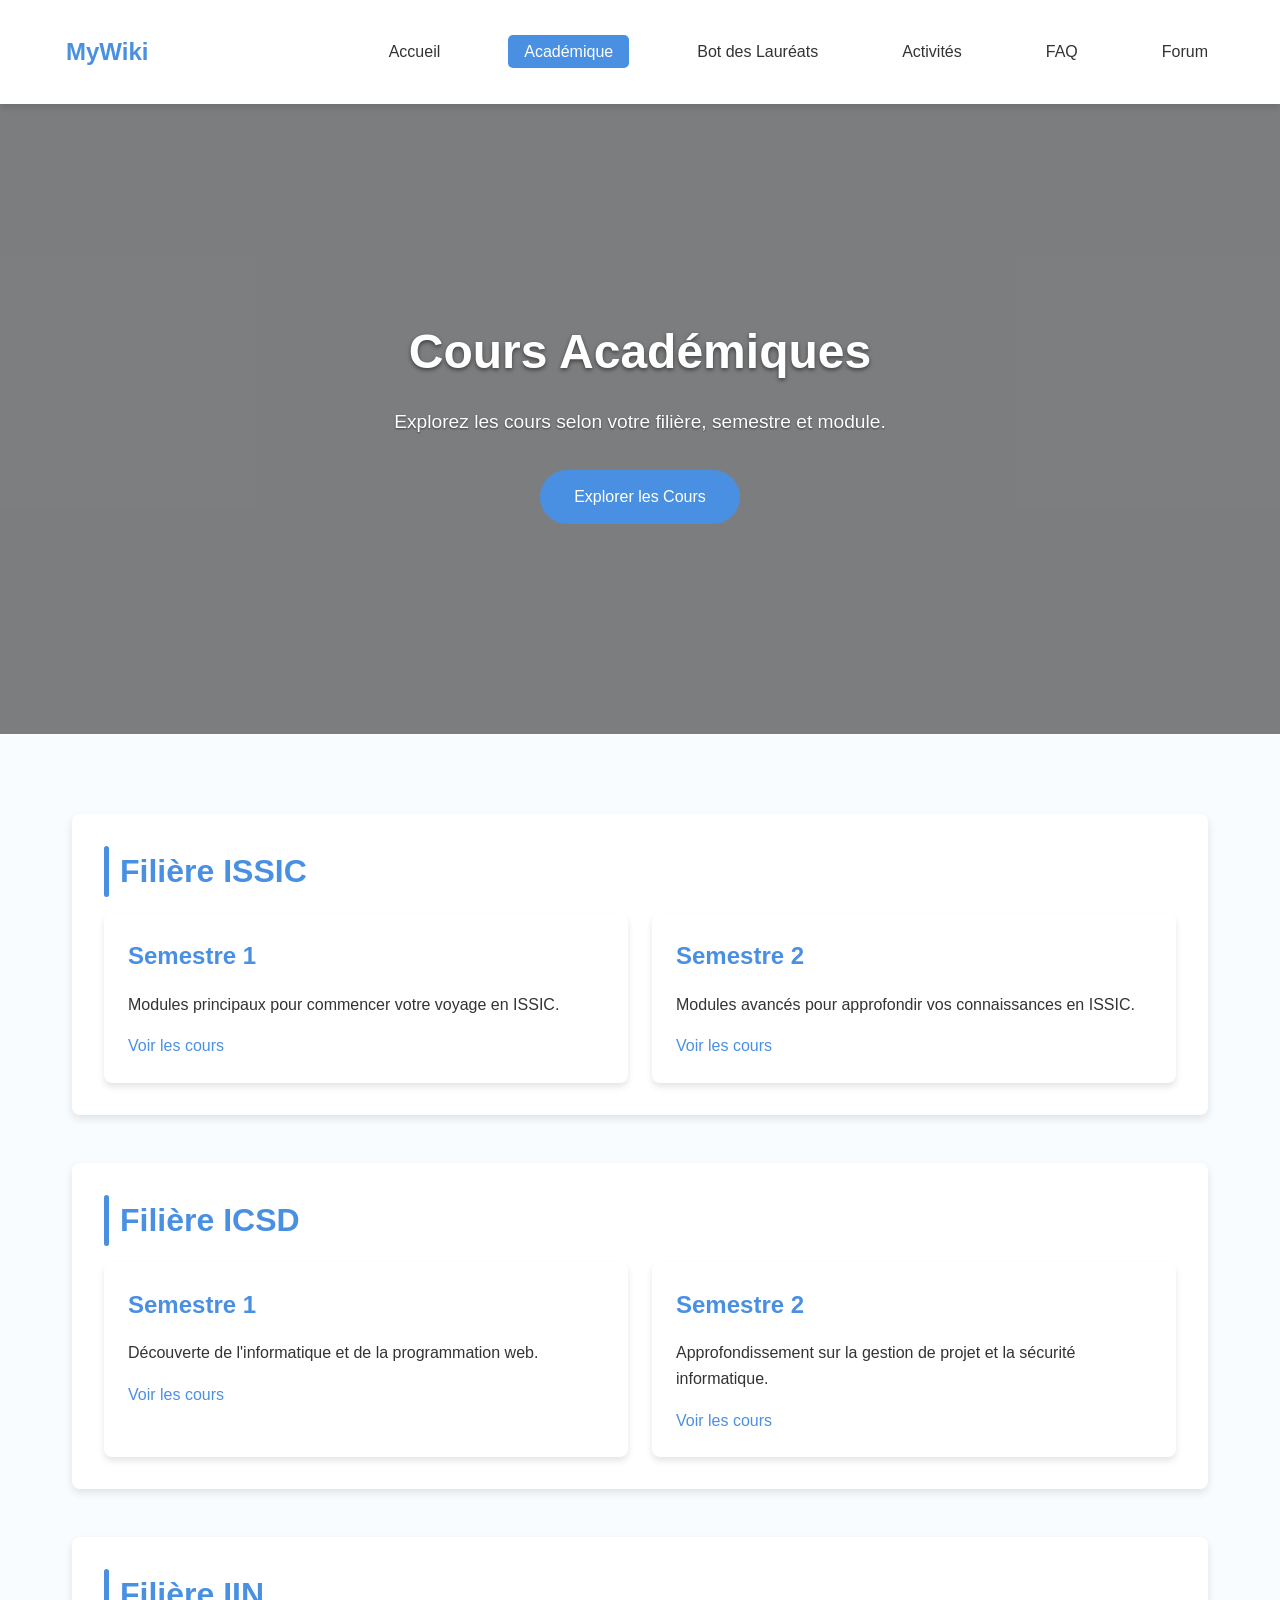
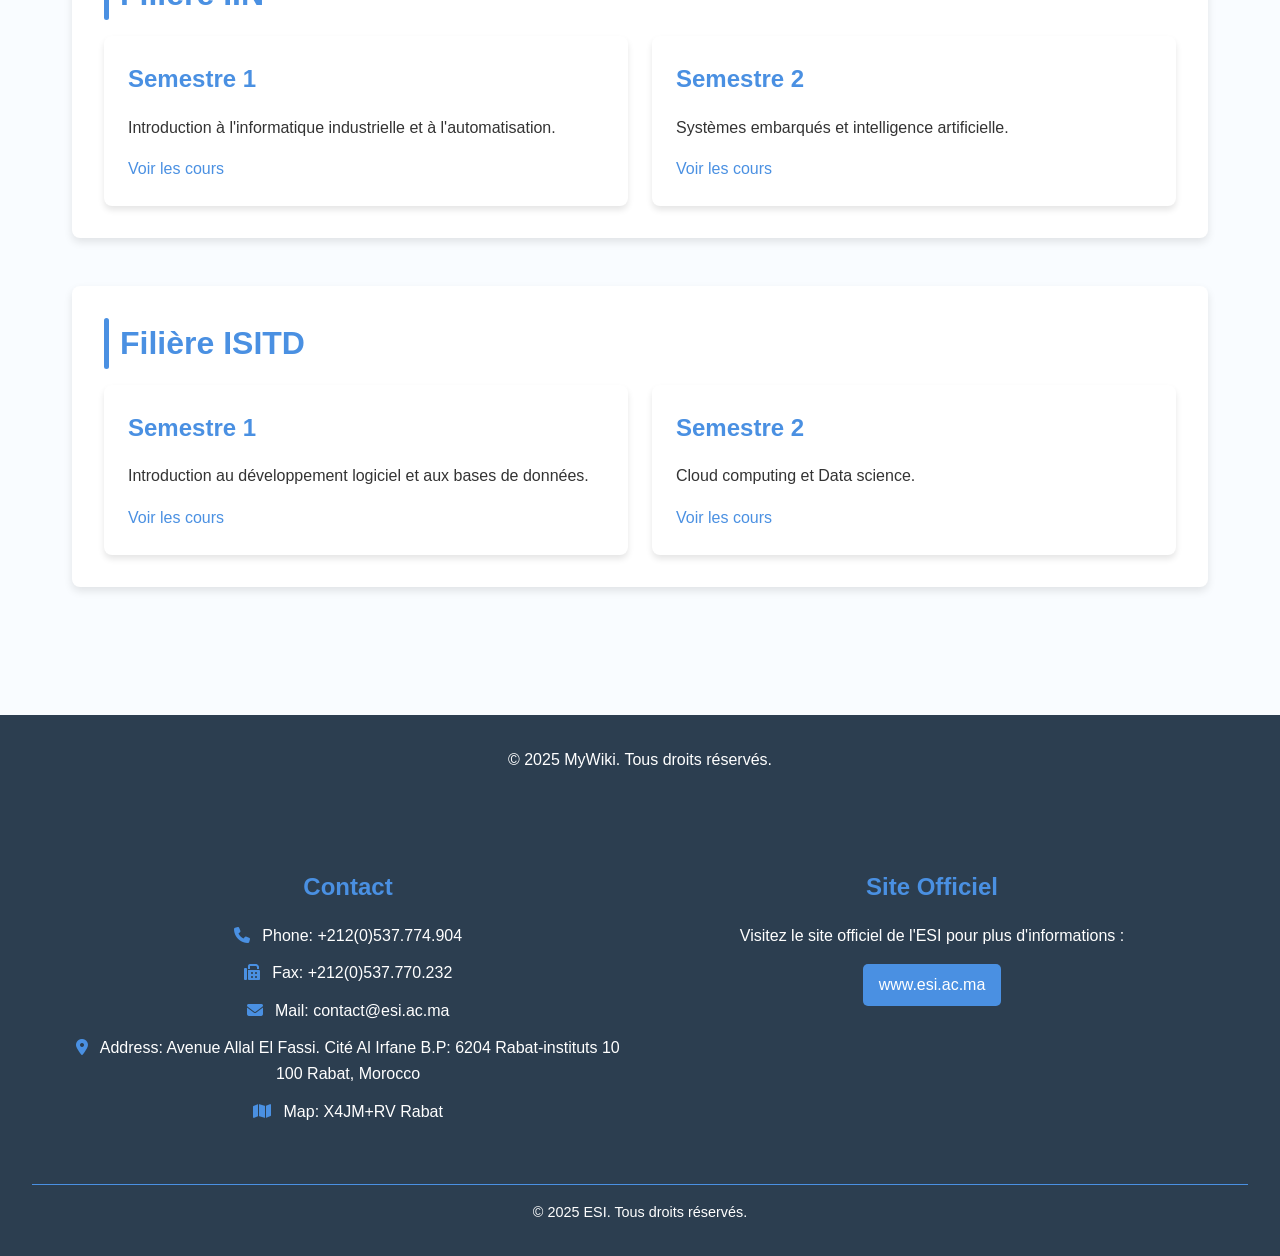
==== Academic.html @ e892a9e1 "Initial commit" ====
<!DOCTYPE html>
<html lang="fr">
<head>
    <meta charset="UTF-8">
    <meta name="viewport" content="width=device-width, initial-scale=1.0">
    <title>Académique - MyWiki</title>
    <link rel="stylesheet" href="https://cdnjs.cloudflare.com/ajax/libs/font-awesome/6.4.0/css/all.min.css">
    <link rel="stylesheet" href="style.css">
</head>
<body>
    <header>
        <div class="nav-container">
            <div class="logo">
                <img src="C:\Users\sdour\Desktop\mywiki\esi-logo-v.jpg" alt="">
                <span class="logo-text">MyWiki</span>
            </div>
            <button class="nav-toggle" aria-label="Toggle navigation">
                <i class="fas fa-bars"></i>
            </button>
            <nav>
                <ul class="nav-menu">
                    <li><a href="index.html">Accueil</a></li>
                    <li><a href="Academic.html" class="active">Académique</a></li>
                    <li><a href="laureates.html">Bot des Lauréats</a></li>
                    <li><a href="activities.html">Activités</a></li>
                    <li><a href="faq.html">FAQ</a></li>
                    <li><a href="for.html">Forum</a></li>
                </ul>
            </nav>
        </div>
    </header>

    <section class="hero">
        <div class="hero-content">
            <h1>Cours Académiques</h1>
            <p>Explorez les cours selon votre filière, semestre et module.</p>
            <a href="#courses" class="btn">Explorer les Cours</a>
        </div>
    </section>

    <main class="courses" id="courses">
        <!-- ISSIC -->
        <div class="course-category">
            <h2>Filière ISSIC</h2>
            <div class="course-card">
                <div class="card">
                    <h3>Semestre 1</h3>
                    <p>Modules principaux pour commencer votre voyage en ISSIC.</p>
                    <a href="https://drive.google.com/drive/folders/1qFXZPEVXIKbER_0aRXz8v_bsrr2UZqQ-">Voir les cours</a>
                </div>
                <div class="card">
                    <h3>Semestre 2</h3>
                    <p>Modules avancés pour approfondir vos connaissances en ISSIC.</p>
                    <a href="https://drive.google.com/drive/folders/15gn__tOlxPRHbLdLVU-jS5B7yxw0SS7F">Voir les cours</a>
                </div>
            </div>
        </div>

        <!-- ICSD -->
        <div class="course-category">
            <h2>Filière ICSD</h2>
            <div class="course-card">
                <div class="card">
                    <h3>Semestre 1</h3>
                    <p>Découverte de l'informatique et de la programmation web.</p>
                    <a href="https://drive.google.com/drive/folders/1s6WzmSmZupyTijVJXxNJ2evNexHmldBE">Voir les cours</a>
                </div>
                <div class="card">
                    <h3>Semestre 2</h3>
                    <p>Approfondissement sur la gestion de projet et la sécurité informatique.</p>
                    <a href="https://drive.google.com/drive/folders/1TkcKIJuG4mnC7v-Xj2XSHLtfABXpEs6j">Voir les cours</a>
                </div>
            </div>
        </div>

        <!-- IIN -->
        <div class="course-category">
            <h2>Filière IIN</h2>
            <div class="course-card">
                <div class="card">
                    <h3>Semestre 1</h3>
                    <p>Introduction à l'informatique industrielle et à l'automatisation.</p>
                    <a href="https://drive.google.com/drive/folders/1Z6rM5CBs_etFk5b3AyancgFVt_x0r0oN">Voir les cours</a>
                </div>
                <div class="card">
                    <h3>Semestre 2</h3>
                    <p>Systèmes embarqués et intelligence artificielle.</p>
                    <a href="https://drive.google.com/drive/folders/16-Ac1yx-KBajKMeBfNjzgofdfQge3hM6">Voir les cours</a>
                </div>
            </div>
        </div>

        <!-- ESITD -->
        <div class="course-category">
            <h2>Filière ISITD</h2>
            <div class="course-card">
                <div class="card">
                    <h3>Semestre 1</h3>
                    <p>Introduction au développement logiciel et aux bases de données.</p>
                    <a href="https://drive.google.com/drive/folders/1Z6rM5CBs_etFk5b3AyancgFVt_x0r0oN">Voir les cours</a>
                </div>
                <div class="card">
                    <h3>Semestre 2</h3>
                    <p>Cloud computing et Data science.</p>
                    <a href="https://drive.google.com/drive/folders/16-Ac1yx-KBajKMeBfNjzgofdfQge3hM6">Voir les cours</a>
                </div>
            </div>
        </div>
    </main>

    <footer>
        <p>&copy; 2025 MyWiki. Tous droits réservés.</p>
    </footer>

    <script>
        // Navigation mobile
        document.querySelector('.nav-toggle').addEventListener('click', () => {
            document.querySelector('.nav-menu').classList.toggle('active');
        });
    </script>
</body>
<footer>
    <div class="footer-container">
        <div class="footer-section">
            <h3>Contact</h3>
            <ul>
                <li><i class="fas fa-phone"></i> Phone: +212(0)537.774.904</li>
                <li><i class="fas fa-fax"></i> Fax: +212(0)537.770.232</li>
                <li><i class="fas fa-envelope"></i> Mail: <a href="mailto:contact@esi.ac.ma">contact@esi.ac.ma</a></li>
                <li><i class="fas fa-map-marker-alt"></i> Address: Avenue Allal El Fassi. Cité Al Irfane B.P: 6204 Rabat-instituts 10 100 Rabat, Morocco</li>
                <li><i class="fas fa-map"></i> Map: <a href="https://www.google.com/maps/place/X4JM%2BRV+Rabat" target="_blank">X4JM+RV Rabat</a></li>
            </ul>
        </div>
        <div class="footer-section">
            <h3>Site Officiel</h3>
            <p>Visitez le site officiel de l'ESI pour plus d'informations :</p>
            <a href="http://www.esi.ac.ma/" target="_blank" class="footer-link">www.esi.ac.ma</a>
        </div>
    </div>
    <div class="footer-bottom">
        <p>&copy; 2025 ESI. Tous droits réservés.</p>
    </div>
</footer>
</html>
---- style.css ----
:root {
    --primary-color: #4a90e2;
    --secondary-color: #f5f9fe;
    --accent-color: #2c3e50;
    --text-color: #333;
    --light-blue: #e5f1ff;
    --footer-bg: #2c3e50;
    --shadow: 0 4px 6px rgba(0, 0, 0, 0.1);
    --hover-color: #3a7bc8;
    --card-background: #fff;
}

* {
    margin: 0;
    padding: 0;
    box-sizing: border-box;
    font-family: 'Segoe UI', Tahoma, Geneva, Verdana, sans-serif;
}

body {
    background-color: #f9fcff;
    color: var(--text-color);
    line-height: 1.6;
}

/* Header et Navigation */
header {
    background-color: white;
    box-shadow: var(--shadow);
    position: sticky;
    top: 0;
    z-index: 1000;
    padding: 1rem 0;
}

.nav-container {
    display: flex;
    justify-content: space-between;
    align-items: center;
    max-width: 1200px;
    margin: 0 auto;
    padding: 1rem;
}

.logo {
    height: 40px;
    display: flex;
    align-items: center;
}

.logo img {
    height: 100%;
    margin-right: 10px;
    border-radius: 5px;
}

.logo-text {
    font-size: 1.8rem;
    font-weight: 700;
    color: var(--primary-color);
}

nav {
    display: flex;
    align-items: center;
}

.nav-menu {
    display: flex;
    list-style-type: none;
}

.nav-menu li {
    margin-left: 2rem;
}

.nav-menu a {
    color: var(--text-color);
    text-decoration: none;
    font-weight: 500;
    padding: 0.5rem 1rem;
    border-radius: 5px;
    transition: background-color 0.3s, color 0.3s;
}

.nav-menu a:hover, .nav-menu a.active {
    background-color: var(--primary-color);
    color: white;
}

.nav-toggle {
    display: none;
    background: none;
    border: none;
    font-size: 1.5rem;
    color: var(--primary-color);
    cursor: pointer;
}

/* Hero Section */
.hero {
    background-image: url('AI-in-Education-Post-Pandemic.jpg');
    background-size: cover;
    background-position: center;
    height: 70vh;
    display: flex;
    align-items: center;
    justify-content: center;
    text-align: center;
    color: white;
    position: relative;
}

.hero::before {
    content: '';
    position: absolute;
    top: 0;
    left: 0;
    width: 100%;
    height: 100%;
    background-color: rgba(0, 0, 0, 0.5);
}

.hero-content {
    max-width: 900px;
    padding: 2rem;
    border-radius: 8px;
    position: relative;
    z-index: 1;
}

.hero h1 {
    font-size: 3rem;
    margin-bottom: 1rem;
    font-weight: 700;
    text-shadow: 0 2px 4px rgba(0, 0, 0, 0.5);
}

.hero p {
    font-size: 1.2rem;
    margin-bottom: 2rem;
    text-shadow: 0 1px 2px rgba(0, 0, 0, 0.5);
}

.btn {
    display: inline-block;
    background-color: var(--primary-color);
    color: white;
    padding: 0.75rem 2rem;
    border-radius: 50px;
    text-decoration: none;
    font-weight: 500;
    transition: all 0.3s;
    border: 2px solid transparent;
}

.btn:hover {
    background-color: var(--hover-color);
    transform: translateY(-2px);
    box-shadow: 0 4px 8px rgba(0, 0, 0, 0.2);
}

.btn-outline {
    background-color: transparent;
    border: 2px solid white;
}

.btn-outline:hover {
    background-color: white;
    color: var(--primary-color);
}

/* Cours & Sections principales */
main {
    padding-bottom: 3rem;
}

.courses, .features, .faq-section, .forum-section, .laureates-section {
    padding: 5rem 2rem;
    max-width: 1200px;
    margin: 0 auto;
}

.section-title {
    text-align: center;
    margin-bottom: 3rem;
}

.section-title h2 {
    font-size: 2.5rem;
    color: var(--primary-color);
    margin-bottom: 1rem;
}

.section-title p {
    font-size: 1.2rem;
    color: var(--text-color);
    max-width: 700px;
    margin: 0 auto;
}

/* Cards pour cours */
.course-category {
    margin-bottom: 3rem;
    padding: 2rem;
    background-color: var(--card-background);
    border-radius: 8px;
    box-shadow: 0 4px 8px rgba(0, 0, 0, 0.1);
}

.course-category h2 {
    font-size: 2rem;
    color: var(--primary-color);
    margin-bottom: 1rem;
    position: relative;
    padding-left: 1rem;
}

.course-category h2::before {
    content: '';
    position: absolute;
    left: 0;
    top: 0;
    height: 100%;
    width: 5px;
    background-color: var(--primary-color);
    border-radius: 3px;
}

.course-card {
    display: flex;
    justify-content: space-between;
    flex-wrap: wrap;
    gap: 1.5rem;
}

.card {
    flex: 1;
    min-width: 280px;
    background-color: var(--card-background);
    border-radius: 8px;
    padding: 1.5rem;
    box-shadow: var(--shadow);
    transition: transform 0.3s, box-shadow 0.3s;
    cursor: pointer;
}

.card:hover {
    transform: translateY(-5px);
    box-shadow: 0 6px 10px rgba(0, 0, 0, 0.2);
}

.card h3 {
    font-size: 1.5rem;
    margin-bottom: 1rem;
    color: var(--primary-color);
}

.card p {
    font-size: 1rem;
    color: var(--text-color);
}

.card a {
    display: inline-block;
    margin-top: 1rem;
    text-decoration: none;
    color: var(--primary-color);
    font-weight: 500;
}

.card a:hover {
    text-decoration: underline;
}

/* Features and Activities */
.features-grid {
    display: grid;
    grid-template-columns: repeat(auto-fit, minmax(300px, 1fr));
    gap: 2rem;
    margin-top: 2rem;
}

.feature-card {
    background-color: white;
    border-radius: 8px;
    overflow: hidden;
    box-shadow: var(--shadow);
    transition: transform 0.3s, box-shadow 0.3s;
}

.feature-card:hover {
    transform: translateY(-5px);
    box-shadow: 0 8px 15px rgba(0, 0, 0, 0.1);
}

.feature-content {
    padding: 2rem;
    text-align: center;
}

.feature-icon {
    width: 70px;
    height: 70px;
    margin: 0 auto 1.5rem;
    background-color: var(--light-blue);
    border-radius: 50%;
    display: flex;
    align-items: center;
    justify-content: center;
    font-size: 2rem;
    color: var(--primary-color);
}

.feature-card h3 {
    font-size: 1.5rem;
    margin-bottom: 1rem;
    color: var(--primary-color);
}

/* FAQ Section */
.faq-item {
    margin-bottom: 1.5rem;
    background-color: white;
    padding: 1.5rem;
    border-radius: 8px;
    box-shadow: var(--shadow);
}

.faq-question {
    font-size: 1.2rem;
    font-weight: 600;
    color: var(--primary-color);
    margin-bottom: 0.5rem;
    cursor: pointer;
    display: flex;
    justify-content: space-between;
    align-items: center;
}

.faq-question i {
    transition: transform 0.3s;
}

.faq-question.active i {
    transform: rotate(180deg);
}

.faq-answer {
    margin-top: 1rem;
    display: none;
}

.faq-answer.active {
    display: block;
}

/* Forum Section */
.forum-category {
    margin-bottom: 2rem;
    background-color: white;
    border-radius: 8px;
    overflow: hidden;
    box-shadow: var(--shadow);
}

.forum-category-header {
    background-color: var(--primary-color);
    color: white;
    padding: 1rem 1.5rem;
    font-size: 1.2rem;
    font-weight: 600;
}

.forum-topics {
    padding: 1rem;
}

.forum-topic {
    padding: 1rem;
    border-bottom: 1px solid #eee;
    display: flex;
    justify-content: space-between;
    align-items: center;
}

.forum-topic:last-child {
    border-bottom: none;
}

.topic-title {
    color: var(--primary-color);
    font-weight: 500;
}

.topic-meta {
    font-size: 0.9rem;
    color: #777;
}

/* Laureates Section */
.laureates-grid {
    display: grid;
    grid-template-columns: repeat(auto-fill, minmax(280px, 1fr));
    gap: 2rem;
}

.laureate-card {
    background-color: white;
    border-radius: 8px;
    overflow: hidden;
    box-shadow: var(--shadow);
}

.laureate-image {
    height: 200px;
    background-color: var(--light-blue);
    position: relative;
}

.laureate-image img {
    width: 100%;
    height: 100%;
    object-fit: cover;
}

.laureate-content {
    padding: 1.5rem;
}

.laureate-name {
    font-size: 1.3rem;
    font-weight: 600;
    color: var(--primary-color);
    margin-bottom: 0.5rem;
}

.laureate-position {
    font-size: 1rem;
    color: #777;
    margin-bottom: 1rem;
}

.laureate-contact {
    display: flex;
    gap: 1rem;
    margin-top: 1rem;
}

.laureate-contact a {
    color: var(--primary-color);
    font-size: 1.2rem;
}

/* Footer */
footer {
    background-color: var(--footer-bg);
    color: white;
    padding: 3rem 2rem;
    text-align: center;
}

footer p {
    margin-bottom: 1rem;
}
footer {
    background-color: #2c3e50;
    color: white;
    padding: 2rem 1rem;
    font-family: 'Segoe UI', Tahoma, Geneva, Verdana, sans-serif;
}

.footer-container {
    display: flex;
    justify-content: space-between;
    max-width: 1200px;
    margin: 0 auto;
    padding: 1rem;
}

.footer-section {
    flex: 1;
    margin: 0 1rem;
}

.footer-section h3 {
    font-size: 1.5rem;
    margin-bottom: 1rem;
    color: #4a90e2;
}

.footer-section ul {
    list-style: none;
    padding: 0;
}

.footer-section ul li {
    margin-bottom: 0.75rem;
    font-size: 1rem;
}

.footer-section ul li i {
    margin-right: 0.5rem;
    color: #4a90e2;
}

.footer-section a {
    color: white;
    text-decoration: none;
    transition: color 0.3s;
}

.footer-section a:hover {
    color: #4a90e2;
}

.footer-link {
    display: inline-block;
    background-color: #4a90e2;
    color: white;
    padding: 0.5rem 1rem;
    border-radius: 5px;
    text-decoration: none;
    transition: background-color 0.3s;
}

.footer-link:hover {
    background-color: #3a7bc8;
}

.footer-bottom {
    text-align: center;
    margin-top: 2rem;
    padding-top: 1rem;
    border-top: 1px solid #4a90e2;
}

.footer-bottom p {
    margin: 0;
    font-size: 0.9rem;
}



/* Styles de base */
body {
    font-family: 'Segoe UI', Tahoma, Geneva, Verdana, sans-serif;
    margin: 0;
    padding: 0;
    background-color: #f9fcff;
    color: #333;
    line-height: 1.6;
}

/* En-tête */
header {
    background-color: white;
    box-shadow: 0 4px 6px rgba(0, 0, 0, 0.1);
    position: sticky;
    top: 0;
    z-index: 1000;
}

.nav-container {
    display: flex;
    justify-content: space-between;
    align-items: center;
    max-width: 1200px;
    margin: 0 auto;
    padding: 1rem;
}

.logo {
    height: 40px;
    display: flex;
    align-items: center;
}

.logo img {
    height: 100%;
    margin-right: 10px;
}

.logo-text {
    font-size: 1.5rem;
    font-weight: 700;
    color: #4a90e2;
}

nav ul {
    list-style: none;
    display: flex;
    gap: 20px;
    margin: 0;
    padding: 0;
}

nav ul li a {
    color: #333;
    text-decoration: none;
    font-weight: 500;
    transition: color 0.3s;
}

nav ul li a:hover {
    color: #4a90e2;
}

.nav-toggle {
    display: none;
    background: none;
    border: none;
    font-size: 1.5rem;
    color: #4a90e2;
    cursor: pointer;
}

/* Section Hero */
.hero {
    background-image: url('AI-in-Education-Post-Pandemic.jpg');
    background-size: cover;
    background-position: center;
    height: 70vh;
    display: flex;
    align-items: center;
    justify-content: center;
    text-align: center;
    color: white;
    position: relative;
}

.hero::before {
    content: '';
    position: absolute;
    top: 0;
    left: 0;
    width: 100%;
    height: 100%;
    background-color: rgba(0, 0, 0, 0.5); /* Overlay sombre */
    z-index: 0;
}

.hero-content {
    position: relative;
    z-index: 1;
    max-width: 800px;
    margin: 0 auto;
    padding: 0 2rem;
}

.hero h1 {
    font-size: 3rem;
    margin-bottom: 1rem;
    font-weight: 700;
}

.hero p {
    font-size: 1.2rem;
    margin-bottom: 2rem;
}

/* Section Blog */
.blog {
    padding: 5rem 2rem;
    max-width: 1200px;
    margin: 0 auto;
}

.blog-post {
    background-color: white;
    border-radius: 10px;
    box-shadow: 0 4px 6px rgba(0, 0, 0, 0.1);
    padding: 2rem;
    margin-bottom: 2rem;
    transition: transform 0.3s, box-shadow 0.3s;
}

.blog-post:hover {
    transform: translateY(-5px);
    box-shadow: 0 8px 12px rgba(0, 0, 0, 0.15);
}

.blog-post h2 {
    font-size: 2rem;
    color: #2c3e50;
    margin-bottom: 1rem;
}

.blog-post p {
    font-size: 1rem;
    color: #555;
    margin-bottom: 1rem;
}

.blog-post img {
    width: 100%;
    border-radius: 10px;
    margin-top: 1rem;
}

/* Footer */
footer {
    background-color: #2c3e50;
    color: white;
    padding: 2rem;
    text-align: center;
}

.footer-container {
    display: flex;
    justify-content: space-between;
    max-width: 1200px;
    margin: 0 auto;
    padding: 1rem;
}

.footer-section {
    flex: 1;
    margin: 0 1rem;
}

.footer-section h3 {
    font-size: 1.5rem;
    margin-bottom: 1rem;
    color: #4a90e2;
}

.footer-section ul {
    list-style: none;
    padding: 0;
}

.footer-section ul li {
    margin-bottom: 0.75rem;
    font-size: 1rem;
}

.footer-section ul li i {
    margin-right: 0.5rem;
    color: #4a90e2;
}

.footer-section a {
    color: white;
    text-decoration: none;
    transition: color 0.3s;
}

.footer-section a:hover {
    color: #4a90e2;
}

.footer-link {
    display: inline-block;
    background-color: #4a90e2;
    color: white;
    padding: 0.5rem 1rem;
    border-radius: 5px;
    text-decoration: none;
    transition: background-color 0.3s;
}

.footer-link:hover {
    background-color: #3a7bc8;
}

.footer-bottom {
    text-align: center;
    margin-top: 2rem;
    padding-top: 1rem;
    border-top: 1px solid #4a90e2;
}

.footer-bottom p {
    margin: 0;
    font-size: 0.9rem;
}
/* Styles de base */
body {
    font-family: 'Segoe UI', Tahoma, Geneva, Verdana, sans-serif;
    margin: 0;
    padding: 0;
    background-color: #f9fcff;
    color: #333;
    line-height: 1.6;
}

/* En-tête */
header {
    background-color: white;
    box-shadow: 0 4px 6px rgba(0, 0, 0, 0.1);
    position: sticky;
    top: 0;
    z-index: 1000;
}

.nav-container {
    display: flex;
    justify-content: space-between;
    align-items: center;
    max-width: 1200px;
    margin: 0 auto;
    padding: 1rem;
}

.logo {
    height: 40px;
    display: flex;
    align-items: center;
}

.logo img {
    height: 100%;
    margin-right: 10px;
}

.logo-text {
    font-size: 1.5rem;
    font-weight: 700;
    color: #4a90e2;
}

nav ul {
    list-style: none;
    display: flex;
    gap: 20px;
    margin: 0;
    padding: 0;
}

nav ul li a {
    color: #333;
    text-decoration: none;
    font-weight: 500;
    transition: color 0.3s;
}

nav ul li a:hover {
    color: #4a90e2;
}

.nav-toggle {
    display: none;
    background: none;
    border: none;
    font-size: 1.5rem;
    color: #4a90e2;
    cursor: pointer;
}

/* Section Hero */
.hero {
    background-image: url('AI-in-Education-Post-Pandemic.jpg');
    background-size: cover;
    background-position: center;
    height: 70vh;
    display: flex;
    align-items: center;
    justify-content: center;
    text-align: center;
    color: white;
    position: relative;
}

.hero::before {
    content: '';
    position: absolute;
    top: 0;
    left: 0;
    width: 100%;
    height: 100%;
    background-color: rgba(0, 0, 0, 0.5); /* Overlay sombre */
    z-index: 0;
}

.hero-content {
    position: relative;
    z-index: 1;
    max-width: 800px;
    margin: 0 auto;
    padding: 0 2rem;
}

.hero h1 {
    font-size: 3rem;
    margin-bottom: 1rem;
    font-weight: 700;
}

.hero p {
    font-size: 1.2rem;
    margin-bottom: 2rem;
}

/* Section Clubs */
.clubs {
    padding: 5rem 2rem;
    max-width: 1200px;
    margin: 0 auto;
}

.section-title {
    text-align: center;
    margin-bottom: 3rem;
}

.section-title h2 {
    font-size: 2.5rem;
    color: #2c3e50;
    margin-bottom: 1rem;
}

.section-title p {
    font-size: 1.2rem;
    color: #555;
}

.clubs-grid {
    display: grid;
    grid-template-columns: repeat(auto-fit, minmax(300px, 1fr));
    gap: 2rem;
}

.club-card {
    background-color: white;
    border-radius: 10px;
    box-shadow: 0 4px 6px rgba(0, 0, 0, 0.1);
    overflow: hidden;
    transition: transform 0.3s, box-shadow 0.3s;
}

.club-card:hover {
    transform: translateY(-5px);
    box-shadow: 0 8px 12px rgba(0, 0, 0, 0.15);
}

.club-image img {
    width: 100%;
    height: 200px;
    object-fit: cover;
}

.club-content {
    padding: 1.5rem;
}

.club-content h3 {
    font-size: 1.5rem;
    color: #2c3e50;
    margin-bottom: 1rem;
}

.club-description {
    font-size: 1rem;
    color: #555;
    margin-bottom: 1rem;
}

.club-email, .club-location {
    font-size: 0.9rem;
    color: #777;
    margin-bottom: 1rem;
}

.club-social a {
    display: inline-block;
    background-color: #4a90e2;
    color: white;
    padding: 0.5rem 1rem;
    border-radius: 5px;
    text-decoration: none;
    transition: background-color 0.3s;
}

.club-social a:hover {
    background-color: #3a7bc8;
}

/* Footer */
footer {
    background-color: #2c3e50;
    color: white;
    padding: 2rem;
    text-align: center;
}

.footer-container {
    display: flex;
    justify-content: space-between;
    max-width: 1200px;
    margin: 0 auto;
    padding: 1rem;
}

.footer-section {
    flex: 1;
    margin: 0 1rem;
}

.footer-section h3 {
    font-size: 1.5rem;
    margin-bottom: 1rem;
    color: #4a90e2;
}

.footer-section ul {
    list-style: none;
    padding: 0;
}

.footer-section ul li {
    margin-bottom: 0.75rem;
    font-size: 1rem;
}

.footer-section ul li i {
    margin-right: 0.5rem;
    color: #4a90e2;
}

.footer-section a {
    color: white;
    text-decoration: none;
    transition: color 0.3s;
}

.footer-section a:hover {
    color: #4a90e2;
}

.footer-link {
    display: inline-block;
    background-color: #4a90e2;
    color: white;
    padding: 0.5rem 1rem;
    border-radius: 5px;
    text-decoration: none;
    transition: background-color 0.3s;
}

.footer-link:hover {
    background-color: #3a7bc8;
}

.footer-bottom {
    text-align: center;
    margin-top: 2rem;
    padding-top: 1rem;
    border-top: 1px solid #4a90e2;
}

.footer-bottom p {
    margin: 0;
    font-size: 0.9rem;
}

/* Responsive Design */
@media (max-width: 768px) {
    .nav-toggle {
        display: block;
    }

    .nav-menu {
        position: fixed;
        top: 70px;
        left: -100%;
        width: 100%;
        flex-direction: column;
        background: white;
        box-shadow: 0 4px 6px rgba(0, 0, 0, 0.1);
        transition: 0.3s;
        padding: 1rem 0;
    }

    .nav-menu.active {
        left: 0;
    }

    .nav-menu li {
        margin: 1rem 0;
    }

    .hero h1 {
        font-size: 2rem;
    }

    .hero p {
        font-size: 1rem;
    }

    .footer-container {
        flex-direction: column;
        align-items: center;
        text-align: center;
    }

    .footer-section {
        margin: 1rem 0;
    }
}




/* Styles de base */
body {
    font-family: 'Segoe UI', Tahoma, Geneva, Verdana, sans-serif;
    margin: 0;
    padding: 0;
    background-color: #f9fcff;
    color: #333;
    line-height: 1.6;
}

/* En-tête */
header {
    background-color: white;
    box-shadow: 0 4px 6px rgba(0, 0, 0, 0.1);
    position: sticky;
    top: 0;
    z-index: 1000;
}

.nav-container {
    display: flex;
    justify-content: space-between;
    align-items: center;
    max-width: 1200px;
    margin: 0 auto;
    padding: 1rem;
}

.logo {
    height: 40px;
    display: flex;
    align-items: center;
}

.logo img {
    height: 100%;
    margin-right: 10px;
}

.logo-text {
    font-size: 1.5rem;
    font-weight: 700;
    color: #4a90e2;
}

nav ul {
    list-style: none;
    display: flex;
    gap: 20px;
    margin: 0;
    padding: 0;
}

nav ul li a {
    color: #333;
    text-decoration: none;
    font-weight: 500;
    transition: color 0.3s;
}

nav ul li a:hover {
    color: #4a90e2;
}

.nav-toggle {
    display: none;
    background: none;
    border: none;
    font-size: 1.5rem;
    color: #4a90e2;
    cursor: pointer;
}

/* Section Hero */
.hero {
    background-image: url('AI-in-Education-Post-Pandemic.jpg');
    background-size: cover;
    background-position: center;
    height: 70vh;
    display: flex;
    align-items: center;
    justify-content: center;
    text-align: center;
    color: white;
    position: relative;
}

.hero::before {
    content: '';
    position: absolute;
    top: 0;
    left: 0;
    width: 100%;
    height: 100%;
    background-color: rgba(0, 0, 0, 0.5); /* Overlay sombre */
    z-index: 0;
}

.hero-content {
    position: relative;
    z-index: 1;
    max-width: 800px;
    margin: 0 auto;
    padding: 0 2rem;
}

.hero h1 {
    font-size: 3rem;
    margin-bottom: 1rem;
    font-weight: 700;
}

.hero p {
    font-size: 1.2rem;
    margin-bottom: 2rem;
}

/* Section Rencontres */
.rencontres {
    padding: 5rem 2rem;
    max-width: 1200px;
    margin: 0 auto;
}

.section-title {
    text-align: center;
    margin-bottom: 3rem;
}

.section-title h2 {
    font-size: 2.5rem;
    color: #2c3e50;
    margin-bottom: 1rem;
}

.section-title p {
    font-size: 1.2rem;
    color: #555;
}

.rencontre-card {
    background-color: white;
    border-radius: 10px;
    box-shadow: 0 4px 6px rgba(0, 0, 0, 0.1);
    overflow: hidden;
    margin-bottom: 2rem;
    display: flex;
    align-items: center;
    transition: transform 0.3s, box-shadow 0.3s;
}

.rencontre-card:hover {
    transform: translateY(-5px);
    box-shadow: 0 8px 12px rgba(0, 0, 0, 0.15);
}

.rencontre-image img {
    width: 300px;
    height: 200px;
    object-fit: cover;
}

.rencontre-content {
    padding: 2rem;
    flex: 1;
}

.rencontre-content h3 {
    font-size: 2rem;
    color: #2c3e50;
    margin-bottom: 1rem;
}

.rencontre-date {
    font-size: 1rem;
    color: #777;
    margin-bottom: 1rem;
}

.rencontre-description {
    font-size: 1rem;
    color: #555;
    margin-bottom: 1rem;
}

.rencontre-social a {
    display: inline-block;
    background-color: #4a90e2;
    color: white;
    padding: 0.5rem 1rem;
    border-radius: 5px;
    text-decoration: none;
    transition: background-color 0.3s;
}

.rencontre-social a:hover {
    background-color: #3a7bc8;
}

/* Footer */
footer {
    background-color: #2c3e50;
    color: white;
    padding: 2rem;
    text-align: center;
}

.footer-container {
    display: flex;
    justify-content: space-between;
    max-width: 1200px;
    margin: 0 auto;
    padding: 1rem;
}

.footer-section {
    flex: 1;
    margin: 0 1rem;
}

.footer-section h3 {
    font-size: 1.5rem;
    margin-bottom: 1rem;
    color: #4a90e2;
}

.footer-section ul {
    list-style: none;
    padding: 0;
}

.footer-section ul li {
    margin-bottom: 0.75rem;
    font-size: 1rem;
}

.footer-section ul li i {
    margin-right: 0.5rem;
    color: #4a90e2;
}

.footer-section a {
    color: white;
    text-decoration: none;
    transition: color 0.3s;
}

.footer-section a:hover {
    color: #4a90e2;
}

.footer-link {
    display: inline-block;
    background-color: #4a90e2;
    color: white;
    padding: 0.5rem 1rem;
    border-radius: 5px;
    text-decoration: none;
    transition: background-color 0.3s;
}

.footer-link:hover {
    background-color: #3a7bc8;
}

.footer-bottom {
    text-align: center;
    margin-top: 2rem;
    padding-top: 1rem;
    border-top: 1px solid #4a90e2;
}

.footer-bottom p {
    margin: 0;
    font-size: 0.9rem;
}

/* Styles de base */
body {
    font-family: 'Segoe UI', Tahoma, Geneva, Verdana, sans-serif;
    margin: 0;
    padding: 0;
    background-color: #f9fcff;
    color: #333;
    line-height: 1.6;
}

/* En-tête */
header {
    background-color: white;
    box-shadow: 0 4px 6px rgba(0, 0, 0, 0.1);
    position: sticky;
    top: 0;
    z-index: 1000;
}

.nav-container {
    display: flex;
    justify-content: space-between;
    align-items: center;
    max-width: 1200px;
    margin: 0 auto;
    padding: 1rem;
}

.logo {
    height: 40px;
    display: flex;
    align-items: center;
}

.logo img {
    height: 100%;
    margin-right: 10px;
}

.logo-text {
    font-size: 1.5rem;
    font-weight: 700;
    color: #4a90e2;
}

nav ul {
    list-style: none;
    display: flex;
    gap: 20px;
    margin: 0;
    padding: 0;
}

nav ul li a {
    color: #333;
    text-decoration: none;
    font-weight: 500;
    transition: color 0.3s;
}

nav ul li a:hover {
    color: #4a90e2;
}

.nav-toggle {
    display: none;
    background: none;
    border: none;
    font-size: 1.5rem;
    color: #4a90e2;
    cursor: pointer;
}

/* Section Hero */
.hero {
    background-image: url('AI-in-Education-Post-Pandemic.jpg');
    background-size: cover;
    background-position: center;
    height: 70vh;
    display: flex;
    align-items: center;
    justify-content: center;
    text-align: center;
    color: white;
    position: relative;
}

.hero::before {
    content: '';
    position: absolute;
    top: 0;
    left: 0;
    width: 100%;
    height: 100%;
    background-color: rgba(0, 0, 0, 0.5); /* Overlay sombre */
    z-index: 0;
}

.hero-content {
    position: relative;
    z-index: 1;
    max-width: 800px;
    margin: 0 auto;
    padding: 0 2rem;
}

.hero h1 {
    font-size: 3rem;
    margin-bottom: 1rem;
    font-weight: 700;
}

.hero p {
    font-size: 1.2rem;
    margin-bottom: 2rem;
}

/* Section Ateliers */
.ateliers {
    padding: 5rem 2rem;
    max-width: 1200px;
    margin: 0 auto;
}

.section-title {
    text-align: center;
    margin-bottom: 3rem;
}

.section-title h2 {
    font-size: 2.5rem;
    color: #2c3e50;
    margin-bottom: 1rem;
}

.section-title p {
    font-size: 1.2rem;
    color: #555;
}

.atelier-card {
    background-color: white;
    border-radius: 10px;
    box-shadow: 0 4px 6px rgba(0, 0, 0, 0.1);
    overflow: hidden;
    margin-bottom: 2rem;
    display: flex;
    align-items: center;
    transition: transform 0.3s, box-shadow 0.3s;
}

.atelier-card:hover {
    transform: translateY(-5px);
    box-shadow: 0 8px 12px rgba(0, 0, 0, 0.15);
}

.atelier-image {
    display: flex;
    gap: 1rem;
    padding: 1rem;
}

.atelier-image img {
    width: 200px;
    height: 150px;
    object-fit: cover;
    border-radius: 10px;
}

.atelier-content {
    padding: 2rem;
    flex: 1;
}

.atelier-content h3 {
    font-size: 2rem;
    color: #2c3e50;
    margin-bottom: 1rem;
}

.atelier-description {
    font-size: 1rem;
    color: #555;
    margin-bottom: 1rem;
}

.atelier-social a {
    display: inline-block;
    background-color: #4a90e2;
    color: white;
    padding: 0.5rem 1rem;
    border-radius: 5px;
    text-decoration: none;
    transition: background-color 0.3s;
}

.atelier-social a:hover {
    background-color: #3a7bc8;
}

/* Footer */
footer {
    background-color: #2c3e50;
    color: white;
    padding: 2rem;
    text-align: center;
}

.footer-container {
    display: flex;
    justify-content: space-between;
    max-width: 1200px;
    margin: 0 auto;
    padding: 1rem;
}

.footer-section {
    flex: 1;
    margin: 0 1rem;
}

.footer-section h3 {
    font-size: 1.5rem;
    margin-bottom: 1rem;
    color: #4a90e2;
}

.footer-section ul {
    list-style: none;
    padding: 0;
}

.footer-section ul li {
    margin-bottom: 0.75rem;
    font-size: 1rem;
}

.footer-section ul li i {
    margin-right: 0.5rem;
    color: #4a90e2;
}

.footer-section a {
    color: white;
    text-decoration: none;
    transition: color 0.3s;
}

.footer-section a:hover {
    color: #4a90e2;
}

.footer-link {
    display: inline-block;
    background-color: #4a90e2;
    color: white;
    padding: 0.5rem 1rem;
    border-radius: 5px;
    text-decoration: none;
    transition: background-color 0.3s;
}

.footer-link:hover {
    background-color: #3a7bc8;
}

.footer-bottom {
    text-align: center;
    margin-top: 2rem;
    padding-top: 1rem;
    border-top: 1px solid #4a90e2;
}

.footer-bottom p {
    margin: 0;
    font-size: 0.9rem;
}

/* Responsive Design */
@media (max-width: 768px) {
    .nav-toggle {
        display: block;
    }

    .nav-menu {
        position: fixed;
        top: 70px;
        left: -100%;
        width: 100%;
        flex-direction: column;
        background: white;
        box-shadow: 0 4px 6px rgba(0, 0, 0, 0.1);
        transition: 0.3s;
        padding: 1rem 0;
    }

    .nav-menu.active {
        left: 0;
    }

    .nav-menu li {
        margin: 1rem 0;
    }

    .hero h1 {
        font-size: 2rem;
    }

    .hero p {
        font-size: 1rem;
    }

    .atelier-card {
        flex-direction: column;
    }

    .atelier-image {
        flex-direction: column;
    }

    .atelier-image img {
        width: 100%;
        height: auto;
    }

    .footer-container {
        flex-direction: column;
        align-items: center;
        text-align: center;
    }

    .footer-section {
        margin: 1rem 0;
    }
}

/* Responsive Design */
@media (max-width: 768px) {
    .nav-toggle {
        display: block;
    }

    .nav-menu {
        position: fixed;
        top: 70px;
        left: -100%;
        width: 100%;
        flex-direction: column;
        background: white;
        box-shadow: 0 4px 6px rgba(0, 0, 0, 0.1);
        transition: 0.3s;
        padding: 1rem 0;
    }

    .nav-menu.active {
        left: 0;
    }

    .nav-menu li {
        margin: 1rem 0;
    }

    .hero h1 {
        font-size: 2rem;
    }

    .hero p {
        font-size: 1rem;
    }

    .rencontre-card {
        flex-direction: column;
    }

    .rencontre-image img {
        width: 100%;
        height: auto;
    }

    .footer-container {
        flex-direction: column;
        align-items: center;
        text-align: center;
    }

    .footer-section {
        margin: 1rem 0;
    }
}




/* Responsive Design */
@media (max-width: 768px) {
    .nav-toggle {
        display: block;
    }

    .nav-menu {
        position: fixed;
        top: 70px;
        left: -100%;
        width: 100%;
        flex-direction: column;
        background: white;
        box-shadow: 0 4px 6px rgba(0, 0, 0, 0.1);
        transition: 0.3s;
        padding: 1rem 0;
    }

    .nav-menu.active {
        left: 0;
    }

    .nav-menu li {
        margin: 1rem 0;
    }

    .hero h1 {
        font-size: 2rem;
    }

    .hero p {
        font-size: 1rem;
    }

    .footer-container {
        flex-direction: column;
        align-items: center;
        text-align: center;
    }

    .footer-section {
        margin: 1rem 0;
    }
}







/* Styles de base */
body {
    font-family: 'Segoe UI', Tahoma, Geneva, Verdana, sans-serif;
    margin: 0;
    padding: 0;
    background-color: #f9fcff;
    color: #333;
    line-height: 1.6;
}

/* En-tête */
header {
    background-color: white;
    box-shadow: 0 4px 6px rgba(0, 0, 0, 0.1);
    position: sticky;
    top: 0;
    z-index: 1000;
}

.nav-container {
    display: flex;
    justify-content: space-between;
    align-items: center;
    max-width: 1200px;
    margin: 0 auto;
    padding: 1rem;
}

.logo {
    height: 40px;
    display: flex;
    align-items: center;
}

.logo img {
    height: 100%;
    margin-right: 10px;
}

.logo-text {
    font-size: 1.5rem;
    font-weight: 700;
    color: #4a90e2;
}

nav ul {
    list-style: none;
    display: flex;
    gap: 20px;
    margin: 0;
    padding: 0;
}

nav ul li a {
    color: #333;
    text-decoration: none;
    font-weight: 500;
    transition: color 0.3s;
}

nav ul li a:hover {
    color: #4a90e2;
}

.nav-toggle {
    display: none;
    background: none;
    border: none;
    font-size: 1.5rem;
    color: #4a90e2;
    cursor: pointer;
}

/* Section Hero */
.hero {
    background-image: url('AI-in-Education-Post-Pandemic.jpg');
    background-size: cover;
    background-position: center;
    height: 70vh;
    display: flex;
    align-items: center;
    justify-content: center;
    text-align: center;
    color: white;
    position: relative;
}

.hero::before {
    content: '';
    position: absolute;
    top: 0;
    left: 0;
    width: 100%;
    height: 100%;
    background-color: rgba(0, 0, 0, 0.5); /* Overlay sombre */
    z-index: 0;
}

.hero-content {
    position: relative;
    z-index: 1;
    max-width: 800px;
    margin: 0 auto;
    padding: 0 2rem;
}

.hero h1 {
    font-size: 3rem;
    margin-bottom: 1rem;
    font-weight: 700;
}

.hero p {
    font-size: 1.2rem;
    margin-bottom: 2rem;
}

/* Section Ateliers */
.ateliers {
    padding: 5rem 2rem;
    max-width: 1200px;
    margin: 0 auto;
}

.section-title {
    text-align: center;
    margin-bottom: 3rem;
}

.section-title h2 {
    font-size: 2.5rem;
    color: #2c3e50;
    margin-bottom: 1rem;
}

.section-title p {
    font-size: 1.2rem;
    color: #555;
}

.atelier-card {
    background-color: white;
    border-radius: 10px;
    box-shadow: 0 4px 6px rgba(0, 0, 0, 0.1);
    overflow: hidden;
    margin-bottom: 2rem;
    display: flex;
    align-items: center;
    transition: transform 0.3s, box-shadow 0.3s;
}

.atelier-card:hover {
    transform: translateY(-5px);
    box-shadow: 0 8px 12px rgba(0, 0, 0, 0.15);
}

.atelier-image {
    display: flex;
    gap: 1rem;
    padding: 1rem;
}

.atelier-image img {
    width: 200px;
    height: 150px;
    object-fit: cover;
    border-radius: 10px;
}

.atelier-content {
    padding: 2rem;
    flex: 1;
}

.atelier-content h3 {
    font-size: 2rem;
    color: #2c3e50;
    margin-bottom: 1rem;
}

.atelier-description {
    font-size: 1rem;
    color: #555;
    margin-bottom: 1rem;
}

.atelier-social a {
    display: inline-block;
    background-color: #4a90e2;
    color: white;
    padding: 0.5rem 1rem;
    border-radius: 5px;
    text-decoration: none;
    transition: background-color 0.3s;
}

.atelier-social a:hover {
    background-color: #3a7bc8;
}

/* Footer */
footer {
    background-color: #2c3e50;
    color: white;
    padding: 2rem;
    text-align: center;
}

.footer-container {
    display: flex;
    justify-content: space-between;
    max-width: 1200px;
    margin: 0 auto;
    padding: 1rem;
}

.footer-section {
    flex: 1;
    margin: 0 1rem;
}

.footer-section h3 {
    font-size: 1.5rem;
    margin-bottom: 1rem;
    color: #4a90e2;
}

.footer-section ul {
    list-style: none;
    padding: 0;
}

.footer-section ul li {
    margin-bottom: 0.75rem;
    font-size: 1rem;
}

.footer-section ul li i {
    margin-right: 0.5rem;
    color: #4a90e2;
}

.footer-section a {
    color: white;
    text-decoration: none;
    transition: color 0.3s;
}

.footer-section a:hover {
    color: #4a90e2;
}

.footer-link {
    display: inline-block;
    background-color: #4a90e2;
    color: white;
    padding: 0.5rem 1rem;
    border-radius: 5px;
    text-decoration: none;
    transition: background-color 0.3s;
}

.footer-link:hover {
    background-color: #3a7bc8;
}

.footer-bottom {
    text-align: center;
    margin-top: 2rem;
    padding-top: 1rem;
    border-top: 1px solid #4a90e2;
}

.footer-bottom p {
    margin: 0;
    font-size: 0.9rem;
}

/* Responsive Design */
@media (max-width: 768px) {
    .nav-toggle {
        display: block;
    }

    .nav-menu {
        position: fixed;
        top: 70px;
        left: -100%;
        width: 100%;
        flex-direction: column;
        background: white;
        box-shadow: 0 4px 6px rgba(0, 0, 0, 0.1);
        transition: 0.3s;
        padding: 1rem 0;
    }

    .nav-menu.active {
        left: 0;
    }

    .nav-menu li {
        margin: 1rem 0;
    }

    .hero h1 {
        font-size: 2rem;
    }

    .hero p {
        font-size: 1rem;
    }

    .atelier-card {
        flex-direction: column;
    }

    .atelier-image {
        flex-direction: column;
    }

    .atelier-image img {
        width: 100%;
        height: auto;
    }

    .footer-container {
        flex-direction: column;
        align-items: center;
        text-align: center;
    }

    .footer-section {
        margin: 1rem 0;
    }
}


.hero {
    background-image: url("\AI-in-Education-Post-Pandemic.jpg"); 
    background-size: cover;
    background-position: center;
    height: 70vh;
    display: flex;
    align-items: center;
    justify-content: center;
    text-align: center;
    color: white;
    position: relative;
}

.hero::before {
    content: '';
    position: absolute;
    top: 0;
    left: 0;
    width: 100%;
    height: 100%;
    background-color: rgba(0, 0, 0, 0.5); /* Overlay sombre */
    z-index: 0;
}

.hero-content {
    position: relative;
    z-index: 1;
}


@media (max-width: 768px) {
    .footer-container {
        flex-direction: column;
        align-items: center;
        text-align: center;
    }

    .footer-section {
        margin: 1rem 0;
    }
}

/* Responsive Design */
@media (max-width: 992px) {
    .course-card {
        flex-direction: column;
    }
    
    .card {
        min-width: 100%;
        margin-bottom: 1rem;
    }
    
    .hero h1 {
        font-size: 2.5rem;
    }
}

@media (max-width: 768px) {
    .nav-menu {
        position: fixed;
        flex-direction: column;
        background-color: white;
        top: 80px;
        left: 0;
        width: 100%;
        height: 0;
        overflow: hidden;
        transition: height 0.3s ease-in-out;
        box-shadow: 0 4px 8px rgba(0, 0, 0, 0.1);
    }
    
    .nav-menu.active {
        height: auto;
        padding: 2rem 0;
    }
    
    .nav-menu li {
        margin: 1rem 0;
        text-align: center;
    }
    
    .nav-toggle {
        display: block;
    }
    
    .hero h1 {
        font-size: 2rem;
    }
    
    .hero p {
        font-size: 1rem;
    }
    
    .features-grid {
        grid-template-columns: 1fr;
    }
}

@media (max-width: 576px) {
    .hero {
        height: 50vh;
    }
    
    .hero-content {
        padding: 1rem;
    }
    
    .section-title h2 {
        font-size: 2rem;
    }
}
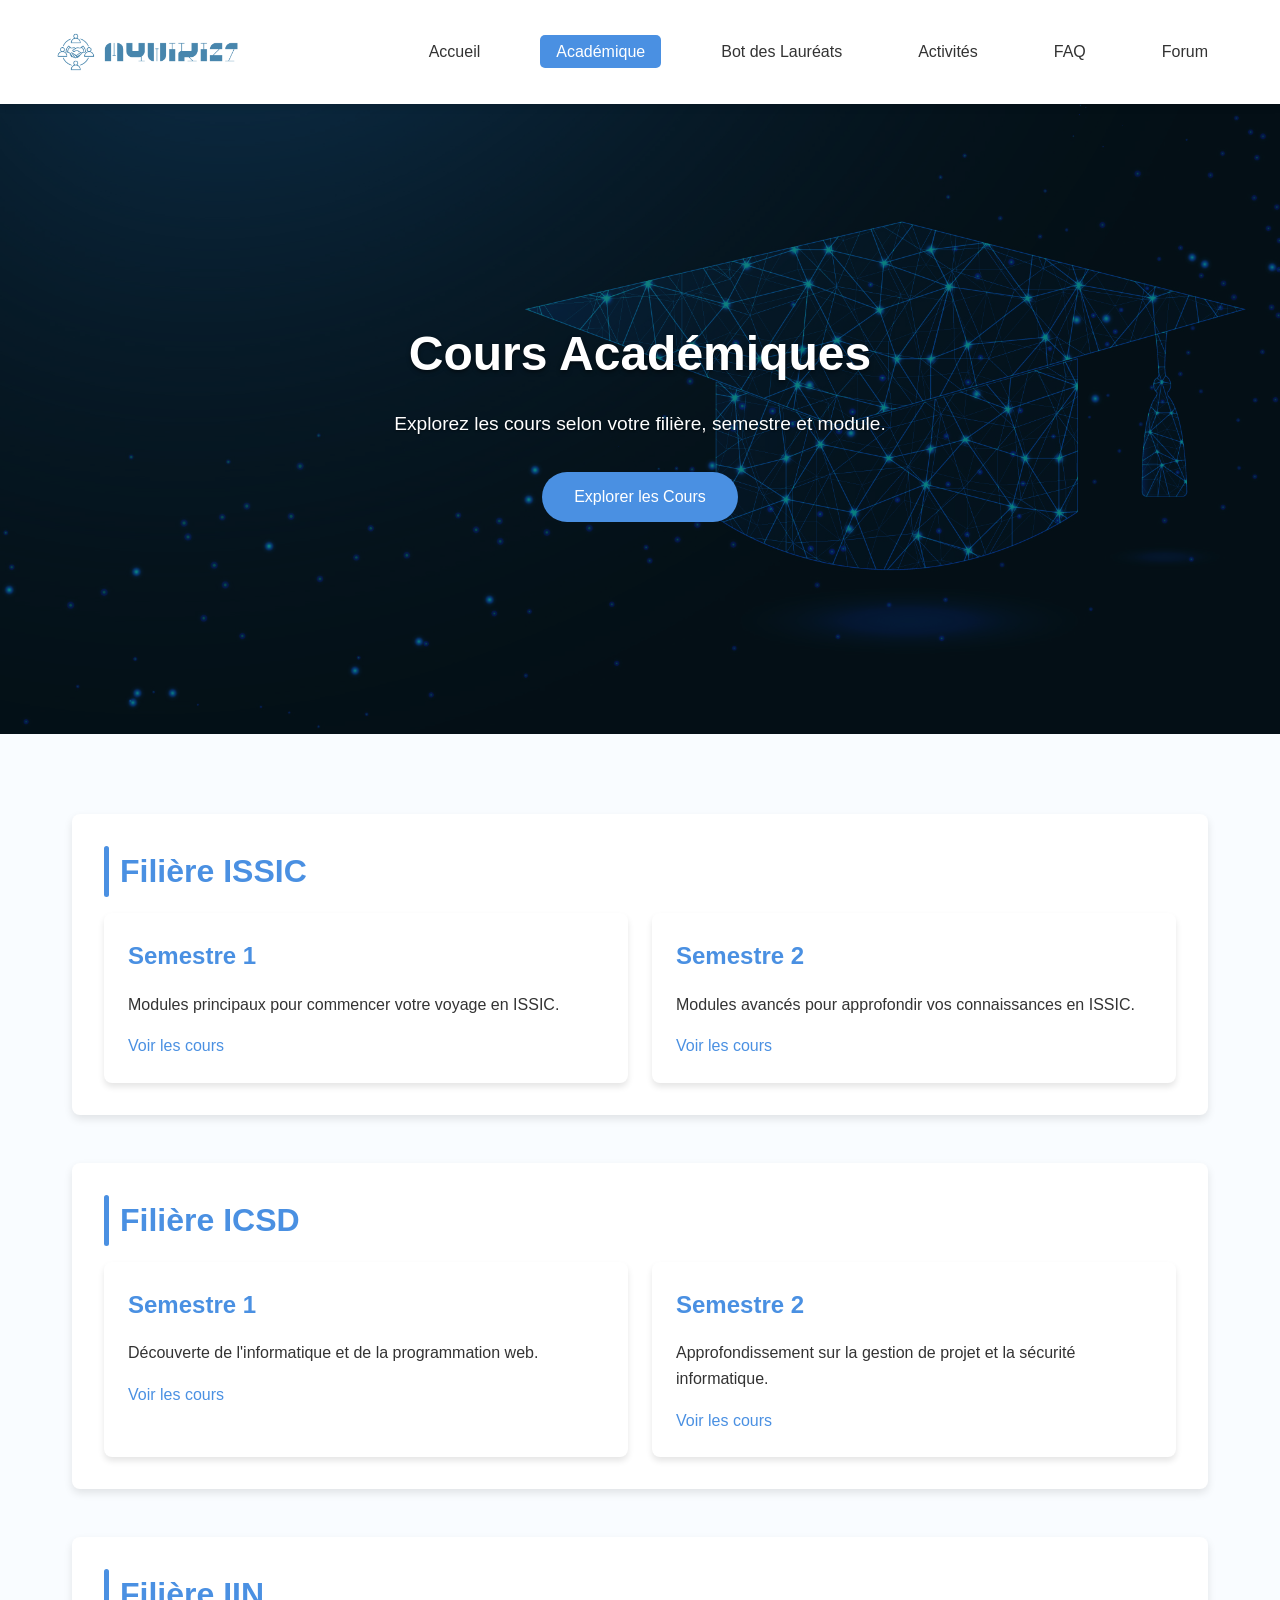
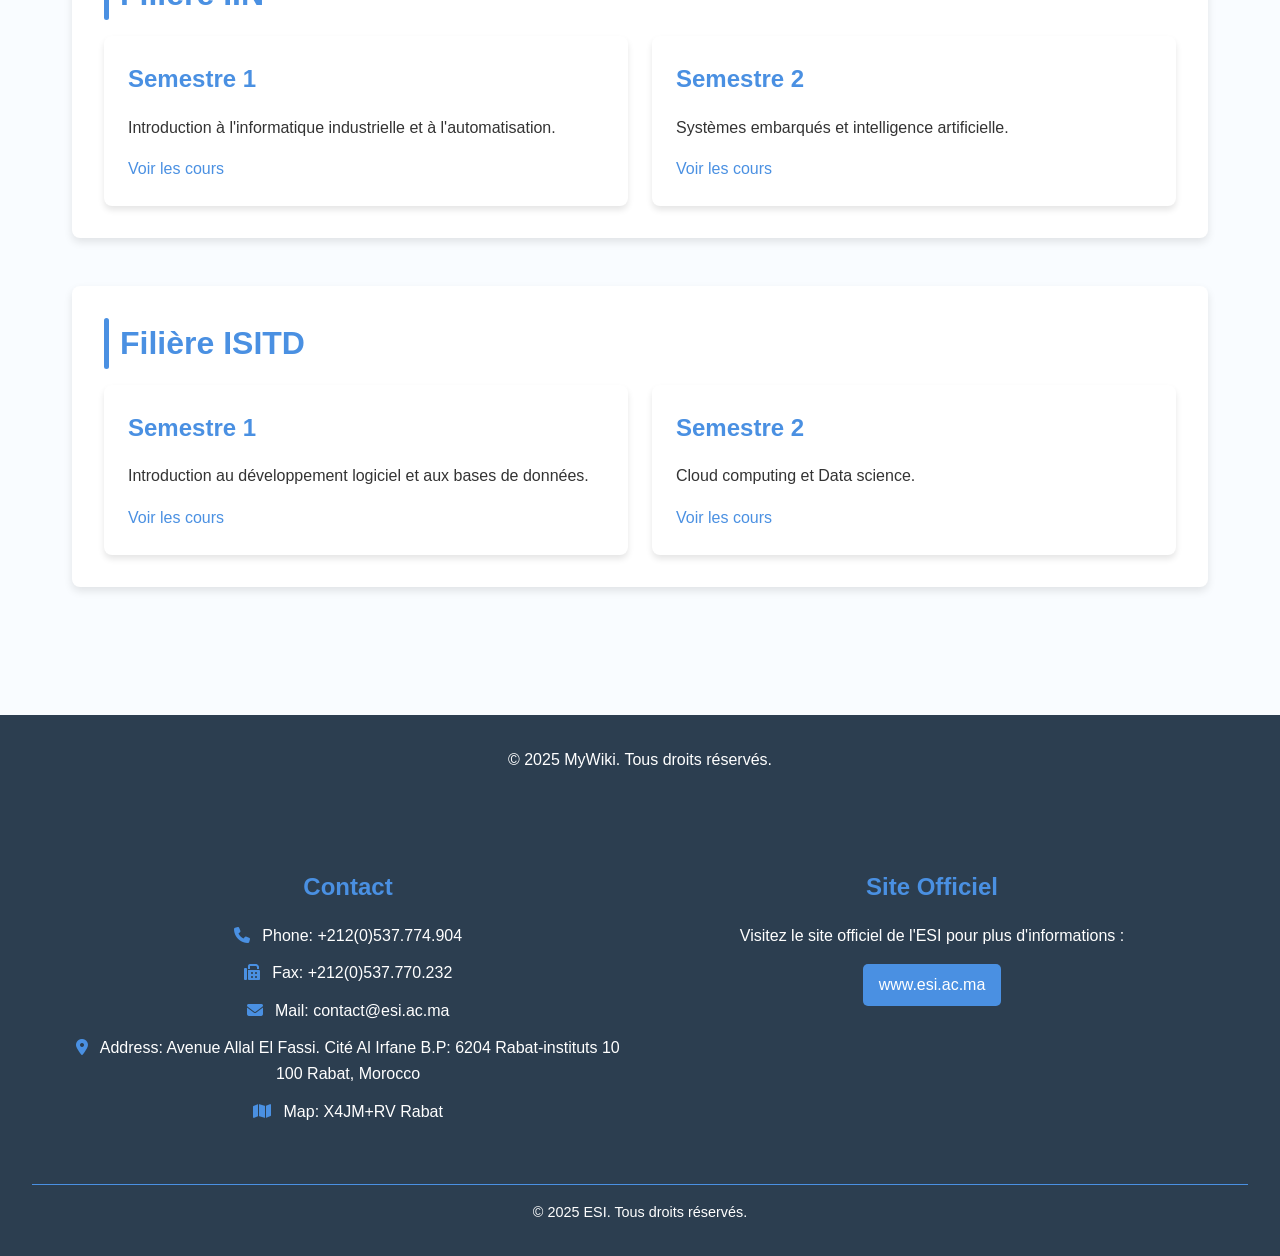
==== commit 59b2fd2e: "Initial commit" ====
--- a/Academic.html
+++ b/Academic.html
@@ -7,12 +7,296 @@
     <link rel="stylesheet" href="https://cdnjs.cloudflare.com/ajax/libs/font-awesome/6.4.0/css/all.min.css">
     <link rel="stylesheet" href="style.css">
 </head>
+<style>
+    :root {
+        --primary-color: #4a90e2;
+        --secondary-color: #f5f9fe;
+        --accent-color: #2c3e50;
+        --text-color: #333;
+        --light-blue: #e5f1ff;
+        --shadow: 0 4px 6px rgba(0, 0, 0, 0.1);
+    }
+
+    * {
+        margin: 0;
+        padding: 0;
+        box-sizing: border-box;
+        font-family: 'Segoe UI', Tahoma, Geneva, Verdana, sans-serif;
+    }
+
+    body {
+        background-color: #f9fcff;
+        color: var(--text-color);
+        line-height: 1.6;
+    }
+
+    header {
+        background-color: white;
+        box-shadow: var(--shadow);
+        position: sticky;
+        top: 0;
+        z-index: 1000;
+    }
+
+    .nav-container {
+        display: flex;
+        justify-content: space-between;
+        align-items: center;
+        max-width: 1200px;
+        margin: 0 auto;
+        padding: 1rem;
+    }
+
+    .logo {
+        height: 40px;
+        display: flex;
+        align-items: center;
+    }
+
+    .logo img {
+        height: 100%;
+        margin-right: 10px;
+    }
+
+    .logo-text {
+        font-size: 1.5rem;
+        font-weight: 700;
+        color: var(--primary-color);
+    }
+
+    nav {
+        display: flex;
+        align-items: center;
+    }
+
+    .nav-toggle {
+        display: none;
+        background: none;
+        border: none;
+        font-size: 1.5rem;
+        color: var(--primary-color);
+        cursor: pointer;
+    }
+
+    .nav-menu {
+        display: flex;
+        list-style-type: none;
+    }
+
+    .nav-menu li {
+        margin-left: 1.5rem;
+    }
+
+    .nav-menu a {
+        color: var(--text-color);
+        text-decoration: none;
+        font-weight: 500;
+        transition: color 0.3s;
+        position: relative;
+    }
+
+    .nav-menu a:hover {
+        color: var(--primary-color);
+    }
+
+    .nav-menu a::after {
+        content: '';
+        position: absolute;
+        bottom: -5px;
+        left: 0;
+        width: 0;
+        height: 2px;
+        background-color: var(--primary-color);
+        transition: width 0.3s;
+    }
+
+    .nav-menu a:hover::after {
+        width: 100%;
+    }
+
+    .hero {
+background-image: url('AI-in-Education-Post-Pandemic.jpg');
+background-size: cover;
+background-position: center;
+height: 70vh;
+display: flex;
+align-items: center;
+justify-content: center;
+text-align: center;
+color: white;
+position: relative;
+}
+
+    .hero-content {
+        max-width: 800px;
+        margin: 0 auto;
+        padding: 0 2rem;
+        z-index: 1;
+    }
+
+    .hero h1 {
+        font-size: 3rem;
+        margin-bottom: 1rem;
+        font-weight: 700;
+    }
+
+    .hero p {
+        font-size: 1.2rem;
+        margin-bottom: 2rem;
+    }
+
+    .btn {
+        display: inline-block;
+        background-color: var(--primary-color);
+        color: white;
+        padding: 0.75rem 2rem;
+        border-radius: 50px;
+        text-decoration: none;
+        font-weight: 500;
+        transition: all 0.3s;
+        border: none;
+        cursor: pointer;
+    }
+
+    .btn:hover {
+        background-color: #3a7bc8;
+        transform: translateY(-2px);
+        box-shadow: 0 4px 8px rgba(0, 0, 0, 0.2);
+    }
+
+    .features {
+        padding: 5rem 2rem;
+        max-width: 1200px;
+        margin: 0 auto;
+    }
+
+    .features-grid {
+        display: grid;
+        grid-template-columns: repeat(auto-fit, minmax(300px, 1fr));
+        grid-gap: 2rem;
+    }
+
+    .feature-card {
+        background-color: white;
+        border-radius: 10px;
+        overflow: hidden;
+        box-shadow: var(--shadow);
+        transition: transform 0.3s;
+    }
+
+    .feature-card:hover {
+        transform: translateY(-10px);
+    }
+
+    .feature-img {
+        height: 200px;
+        overflow: hidden;
+    }
+
+    .feature-img img {
+        width: 100%;
+        height: 100%;
+        object-fit: cover;
+        transition: transform 0.3s;
+    }
+
+    .feature-card:hover .feature-img img {
+        transform: scale(1.05);
+    }
+
+    .feature-content {
+        padding: 1.5rem;
+    }
+
+    .feature-content h3 {
+        font-size: 1.5rem;
+        margin-bottom: 0.5rem;
+        color: var(--accent-color);
+    }
+
+    .feature-icon {
+        font-size: 2.5rem;
+        color: var(--primary-color);
+        margin-bottom: 1rem;
+    }
+
+    .testimonials {
+        background-color: var(--light-blue);
+        padding: 5rem 2rem;
+        text-align: center;
+    }
+
+    .testimonials h2 {
+        font-size: 2rem;
+        margin-bottom: 3rem;
+        color: var(--accent-color);
+    }
+
+    .testimonial-quote {
+        font-size: 1.2rem;
+        max-width: 800px;
+        margin: 0 auto;
+        position: relative;
+        padding: 2rem;
+    }
+
+    .testimonial-quote::before {
+        content: '\201C';
+        font-size: 4rem;
+        position: absolute;
+        left: 0;
+        top: -1rem;
+        color: var(--primary-color);
+        opacity: 0.2;
+    }
+
+    footer {
+        background-color: var(--accent-color);
+        color: white;
+        padding: 2rem;
+        text-align: center;
+    }
+
+    @media (max-width: 768px) {
+        .nav-toggle {
+            display: block;
+        }
+
+        .nav-menu {
+            position: fixed;
+            top: 70px;
+            left: -100%;
+            width: 100%;
+            flex-direction: column;
+            background: white;
+            box-shadow: var(--shadow);
+            transition: 0.3s;
+            padding: 1rem 0;
+        }
+
+        .nav-menu.active {
+            left: 0;
+        }
+
+        .nav-menu li {
+            margin: 1rem 0;
+        }
+
+        .hero h1 {
+            font-size: 2rem;
+        }
+
+        .hero p {
+            font-size: 1rem;
+        }
+    }
+</style>
 <body>
     <header>
         <div class="nav-container">
             <div class="logo">
-                <img src="C:\Users\sdour\Desktop\mywiki\esi-logo-v.jpg" alt="">
-                <span class="logo-text">MyWiki</span>
+                <img src="logo-dark-transparent.png" alt="">
+                
             </div>
             <button class="nav-toggle" aria-label="Toggle navigation">
                 <i class="fas fa-bars"></i>
--- a/style.css
+++ b/style.css
@@ -99,7 +99,7 @@
 
 /* Hero Section */
 .hero {
-    background-image: url('AI-in-Education-Post-Pandemic.jpg');
+    background-image: url('C:\Users\sdour\Desktop\mywiki\AI-in-Education-Post-Pandemic.jpg');
     background-size: cover;
     background-position: center;
     height: 70vh;
@@ -617,7 +617,7 @@
 
 /* Section Hero */
 .hero {
-    background-image: url('AI-in-Education-Post-Pandemic.jpg');
+    background-image: url('C:\Users\sdour\Desktop\mywiki\AI-in-Education-Post-Pandemic.jpg');
     background-size: cover;
     background-position: center;
     height: 70vh;
@@ -850,7 +850,7 @@
 
 /* Section Hero */
 .hero {
-    background-image: url('AI-in-Education-Post-Pandemic.jpg');
+    background-image: url('C:\Users\sdour\Desktop\mywiki\AI-in-Education-Post-Pandemic.jpg');
     background-size: cover;
     background-position: center;
     height: 70vh;
@@ -1177,7 +1177,7 @@
 
 /* Section Hero */
 .hero {
-    background-image: url('AI-in-Education-Post-Pandemic.jpg');
+    background-image: url('C:\Users\sdour\Desktop\mywiki\AI-in-Education-Post-Pandemic.jpg');
     background-size: cover;
     background-position: center;
     height: 70vh;
@@ -1454,7 +1454,7 @@
 
 /* Section Hero */
 .hero {
-    background-image: url('AI-in-Education-Post-Pandemic.jpg');
+    background-image: url('C:\Users\sdour\Desktop\mywiki\AI-in-Education-Post-Pandemic.jpg');
     background-size: cover;
     background-position: center;
     height: 70vh;
@@ -1898,7 +1898,7 @@
 
 /* Section Hero */
 .hero {
-    background-image: url('AI-in-Education-Post-Pandemic.jpg');
+    background-image: url('C:\Users\sdour\Desktop\mywiki\AI-in-Education-Post-Pandemic.jpg');
     background-size: cover;
     background-position: center;
     height: 70vh;
@@ -2161,7 +2161,7 @@
 
 
 .hero {
-    background-image: url("\AI-in-Education-Post-Pandemic.jpg"); 
+    background-image: url("C:\Users\sdour\Desktop\mywiki\AI-in-Education-Post-Pandemic.jpg"); 
     background-size: cover;
     background-position: center;
     height: 70vh;
